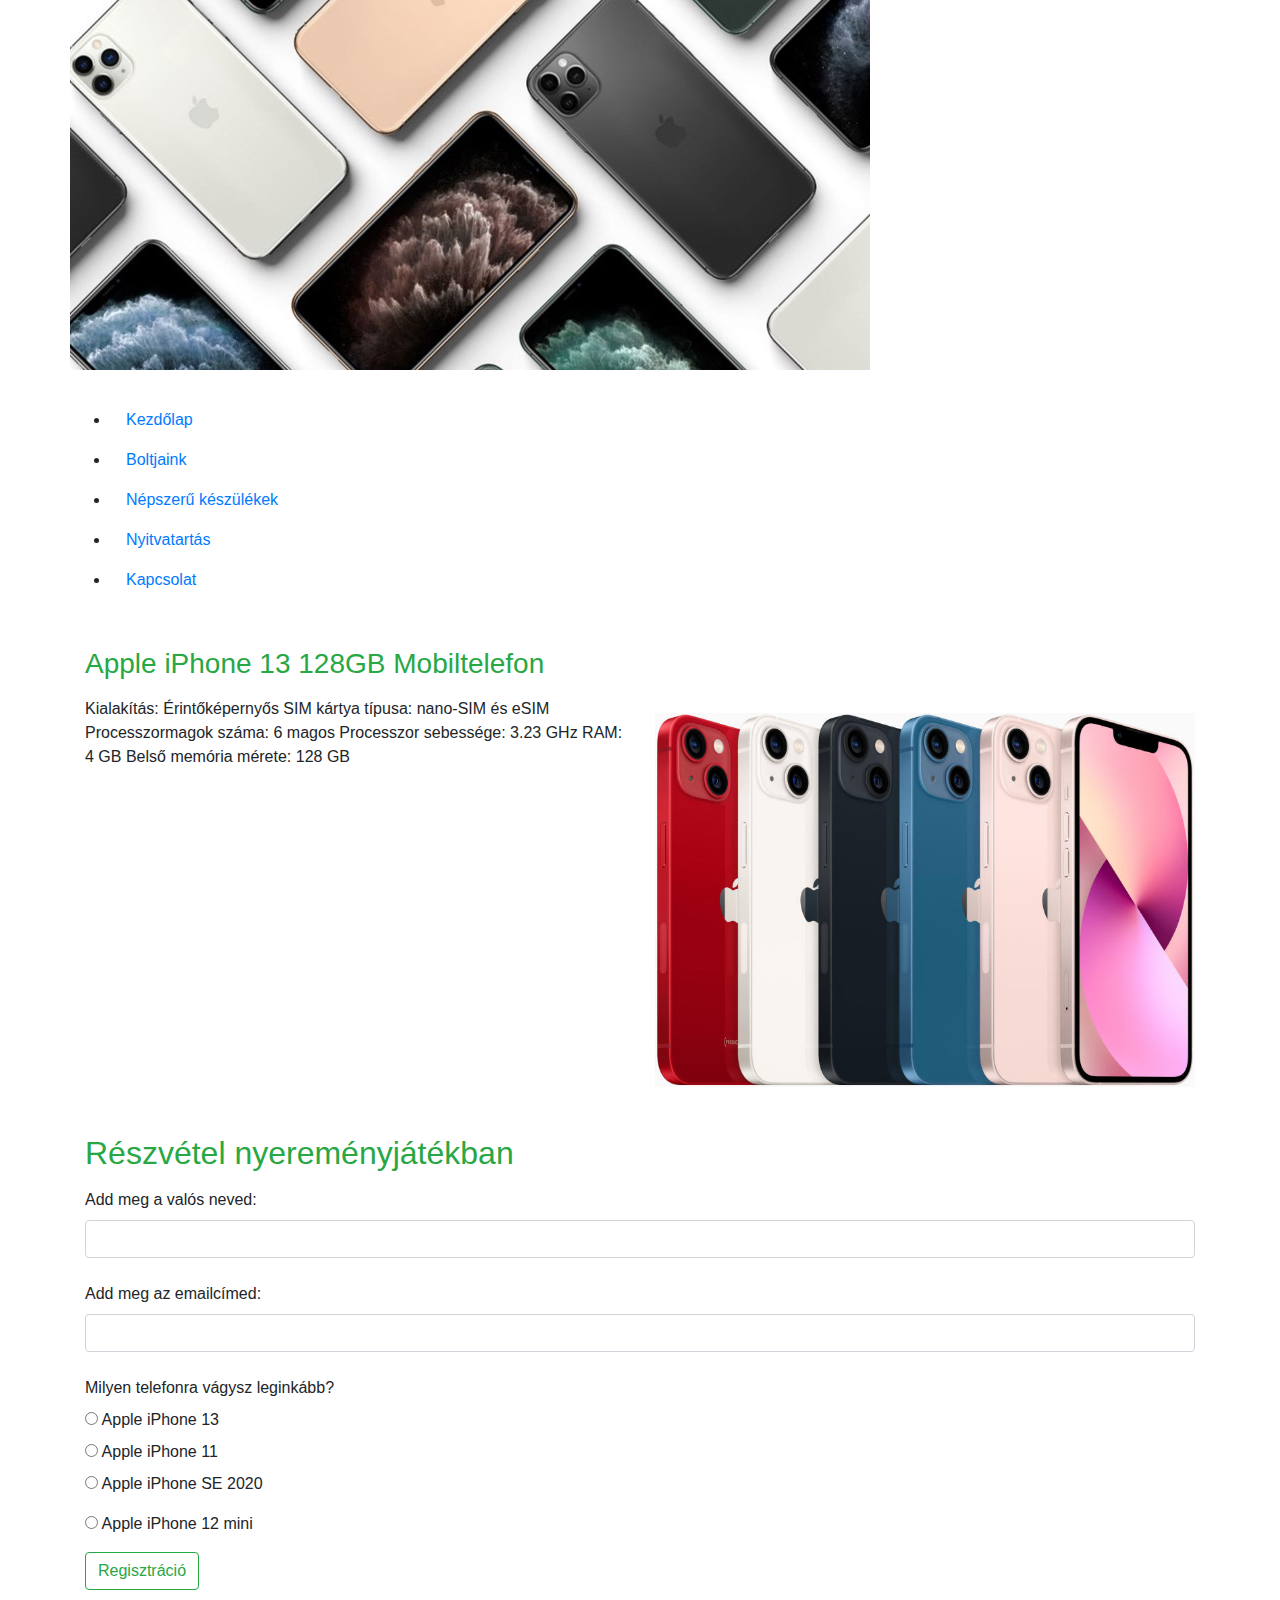
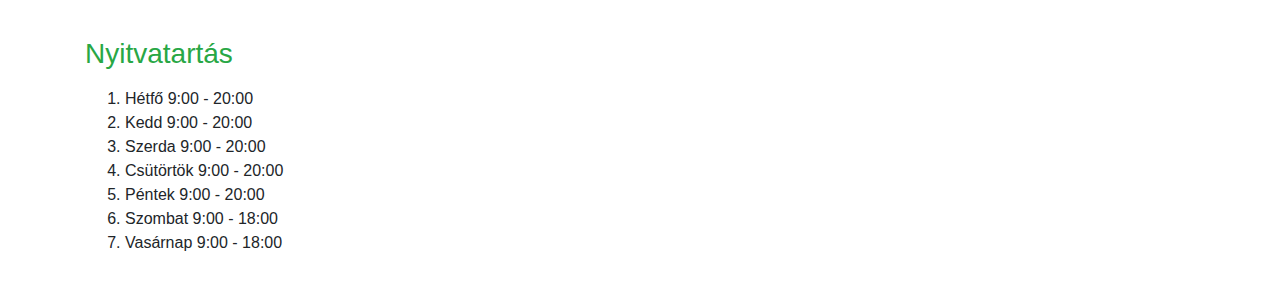
==== iphone_13.html @ a99d9c47 "Fejléckép elhelyezése" ====
<!DOCTYPE html>
<html lang="hu">
<head>
	<meta charset="UTF-8">
	<meta http-equiv="X-UA-Compatible" content="IE=edge">
	<meta name="viewport" content="width=device-width, initial-scale=1.0">
	<title>i4ever | iPhone13</title>
	<link rel="stylesheet" href="css/bootstrap.min.css">
	<link rel="stylesheet" href="css/sajat.css">
	<script src="js/jquery.min.js"></script>
	<script src="js/popper.min.js"></script>
	<script src="js/bootstrap.min.js"></script>
</head>
<body>

<header>
	<div class="container" id="kezdolap">
		<div class="row"> 
			<img src="kepek/fejleckep.jpg" alt="Fejléc" class="img-fluid">
		</div>
	</div>
	<div class="container">
		<div class="row">
			<div class="col-sm-12">
				<!-- Fejléc szöveg helye -->
			</div>
		</div>
	</div>
</header>

<nav>
	<div class="container">
		<div class="row">
			<ul>
				<li class="nav-item">
					<a class="nav-link" href="index.html">Kezdőlap</a>
				</li>
				<li class="nav-item">
					<a class="nav-link" href="index.html">Boltjaink</a>
				</li>			
				<li class="nav-item">
					<a class="nav-link" href="index.html">Népszerű készülékek</a>
				</li>
				<li class="nav-item">
					<a class="nav-link" href="index.html">Nyitvatartás</a>
				</li>			
				<li class="nav-item">
					<a class="nav-link" href="index.html">Kapcsolat</a>
				</li>
			</ul>
		</div>
	</div>
</nav>

<section>
	<div class="container">
		<div class="row">
			<div class="col-sm-12">
				<h3 class="text-success my-3">Apple iPhone 13 128GB Mobiltelefon</h3>
			</div>			
			<div class="col-sm-6">
				Kialakítás:
				Érintőképernyős
				SIM kártya típusa:
				nano-SIM és eSIM
				Processzormagok száma:
				6 magos
				Processzor sebessége:
				3.23 GHz
				RAM:
				4 GB
				Belső memória mérete:
				128 GB
			</div>	
			<div class="col-sm-6">
				<img src="./kepek/legujabb_apple-iphone-13-128gb.jpg" class="img-fluid my-3" style="width: 100%">
			</div>			
		</div>
	</div>
</section>

<section>
	<div class="container">
		<div class="row">
			<div class="col-sm-12">
				<h2 class="text-success my-3">Részvétel nyereményjátékban</h2>
				<label for="emailcim">Add meg a valós neved:</label><br />
				<input class="form-control" type="email" id="emailcim" name="emailcim"><br />
				<label for="neved">Add meg az emailcímed:</label><br />
				<input class="form-control" type="email" id="neved" name="neved"><br />
				<label for="tipus">Milyen telefonra vágysz leginkább?</label><br />
				<label>
					<input class="'form-check-label" type="radio" name="hirlevel" value="apple_iphone_13">
					Apple iPhone 13
				</label><br />
				<label>
					<input class="'form-check-label" type="radio" name="hirlevel" value="apple_iphone_11">
					Apple iPhone 11
				</label><br />
				<label class="mb-3">
					<input class="'form-check-label" type="radio" name="hirlevel" value="apple_iphone_se_2020">
					Apple iPhone SE 2020
				</label><br />
				<label class="mb-3">
					<input class="'form-check-label" type="radio" name="hirlevel" value="apple_iphone_12_mini">
					Apple iPhone 12 mini
				</label><br />				
				<input class="btn btn-outline-success mb-3" type="submit" class="mb-3" value="Regisztráció">
			</div>	
		</div>
	</div>
</section>

<section>
	<div class="container">
		<div class="row">			
			<div class="col-sm-12">
				<h3 class="text-success my-3">Nyitvatartás</h3>
				<ol>
					<li>Hétfő 9:00 - 20:00</li>
					<li>Kedd 9:00 - 20:00</li>
					<li>Szerda 9:00 - 20:00</li>
					<li>Csütörtök 9:00 - 20:00</li>
					<li>Péntek 9:00 - 20:00</li>
					<li>Szombat 9:00 - 18:00</li>
					<li>Vasárnap 9:00 - 18:00</li>
				</ol>					
			</div>		
		</div>
	</div>
</section>

<footer>
	<div class="container">
		<div class="row">
			<div class="col-sm-12">
				<!-- Az oldal készítője és dátum helye -->
			</div>
		</div>
	</div>
</footer>

</body>
</html>
---- css/sajat.css ----
html {
    overflow: -moz-scrollbars-vertical; 
    overflow-y: scroll;
}

.row, .jumbotron{
	background-color: rgba(255,255,255,0.6);			
	margin-bottom: 15px;
	border-radius: 0px;
}

/* Innen kezd a stíluslap beállításait! */
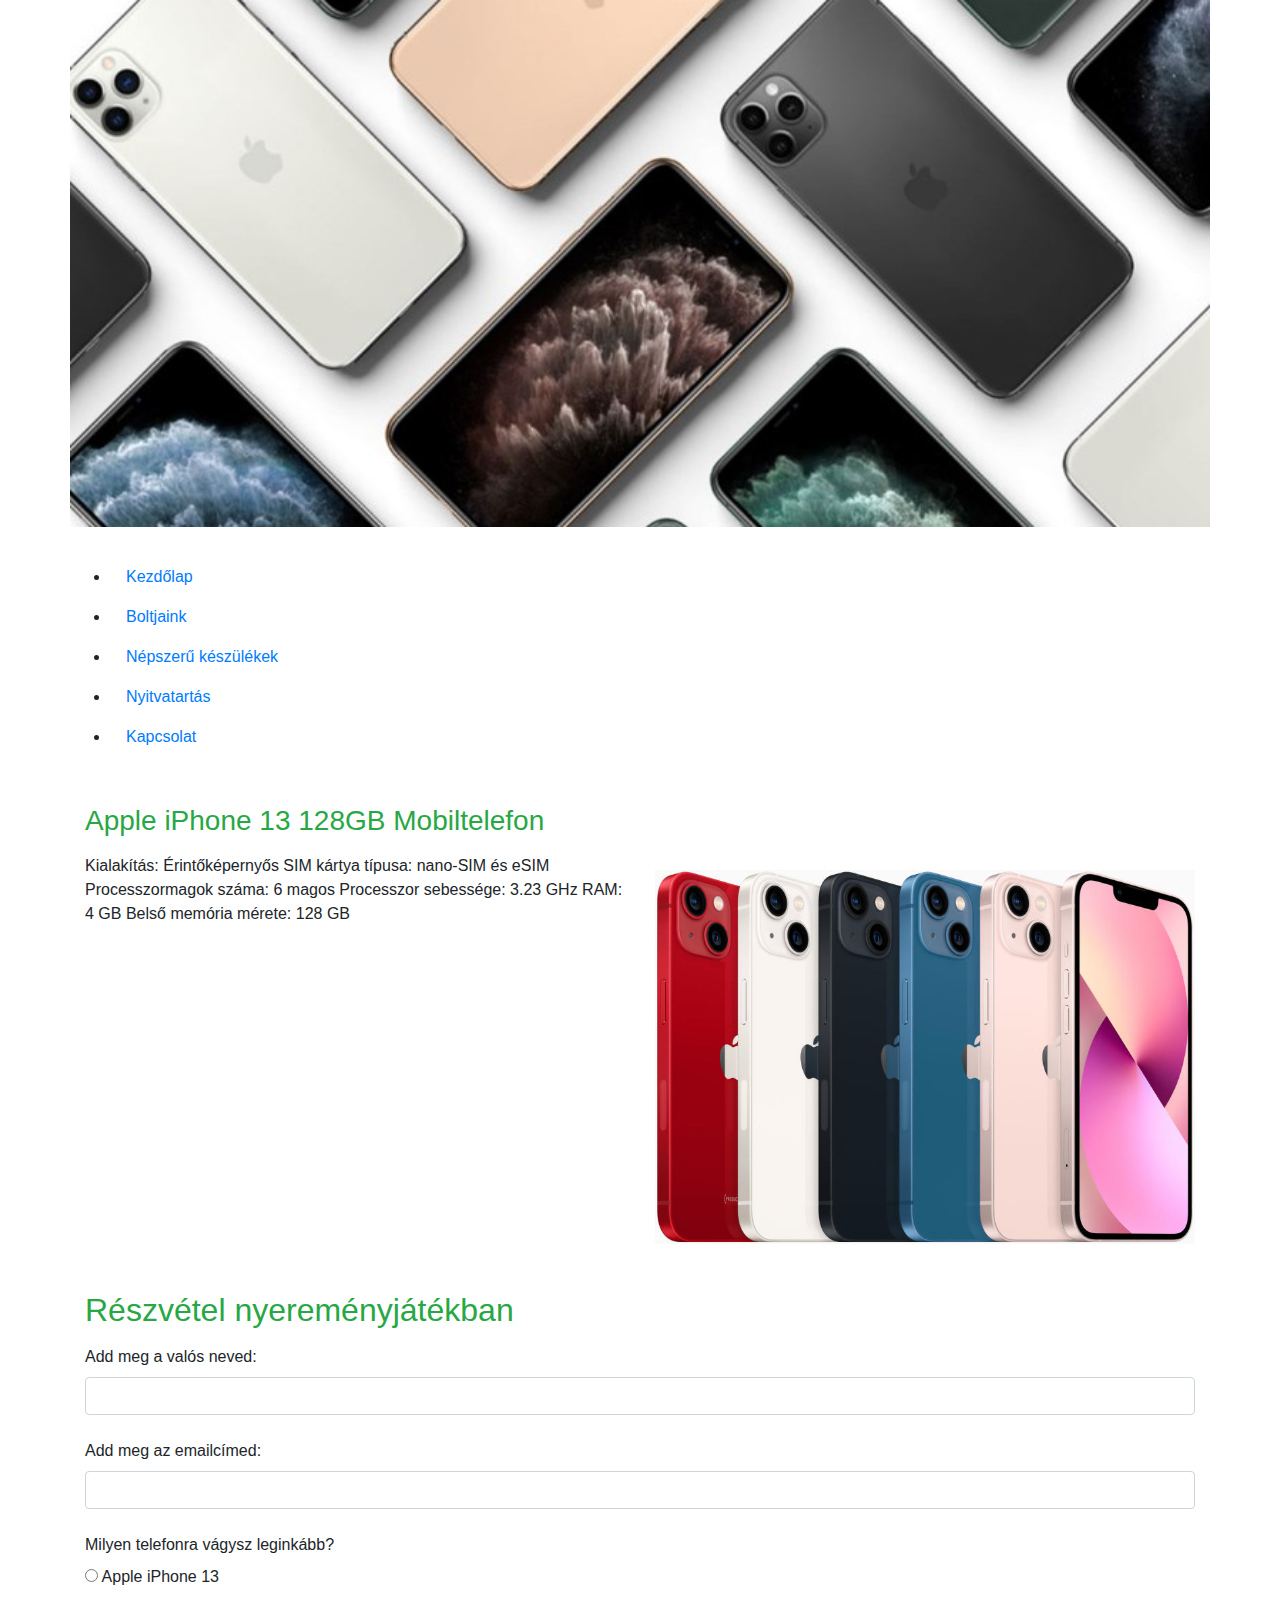
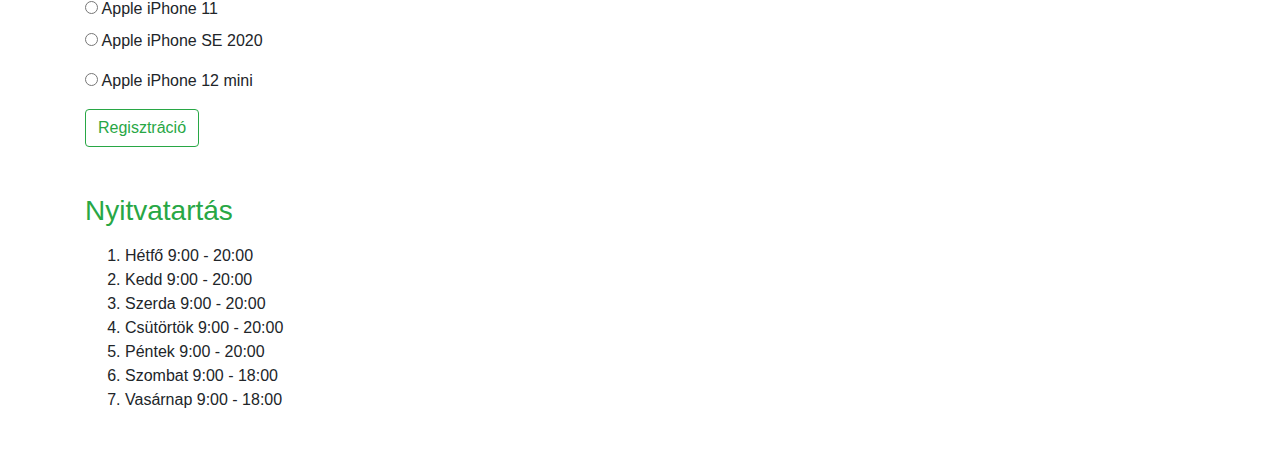
==== commit 32adbdcc: "Fejléckép szélesség beállítása" ====
--- a/iphone_13.html
+++ b/iphone_13.html
@@ -16,7 +16,7 @@
 <header>
 	<div class="container" id="kezdolap">
 		<div class="row"> 
-			<img src="kepek/fejleckep.jpg" alt="Fejléc" class="img-fluid">
+			<img src="kepek/fejleckep.jpg" alt="Fejléc" class="img-fluid" style="width: 100%;">
 		</div>
 	</div>
 	<div class="container">
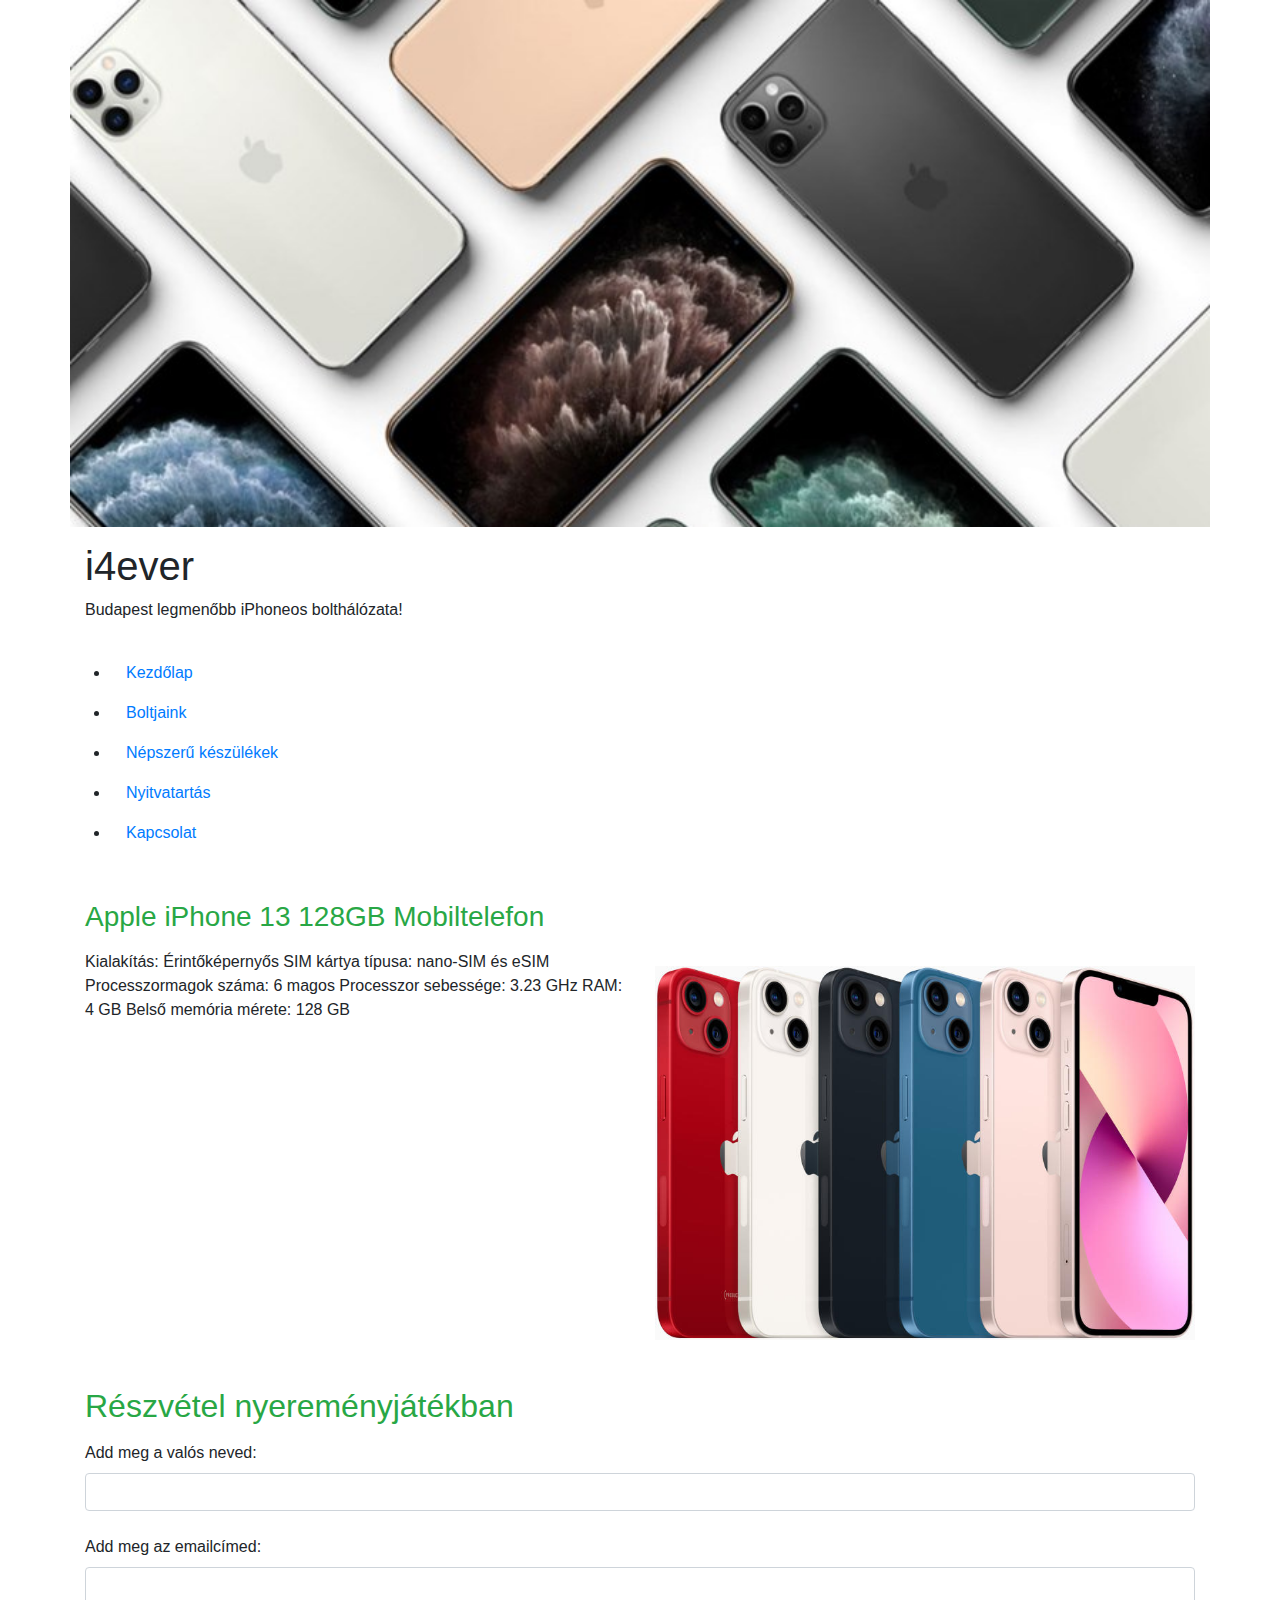
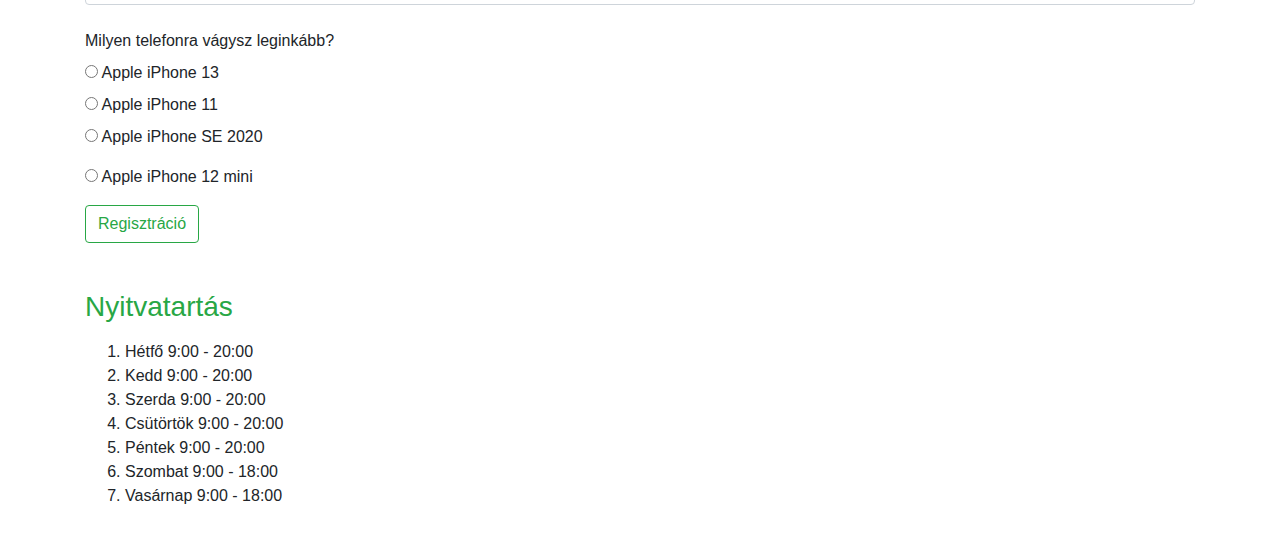
==== commit 9b605ac7: "Fejléc szövegének beállítása" ====
--- a/iphone_13.html
+++ b/iphone_13.html
@@ -22,7 +22,8 @@
 	<div class="container">
 		<div class="row">
 			<div class="col-sm-12">
-				<!-- Fejléc szöveg helye -->
+				<h1>i4ever</h1>
+				<p>Budapest legmenőbb iPhoneos bolthálózata!</p>
 			</div>
 		</div>
 	</div>
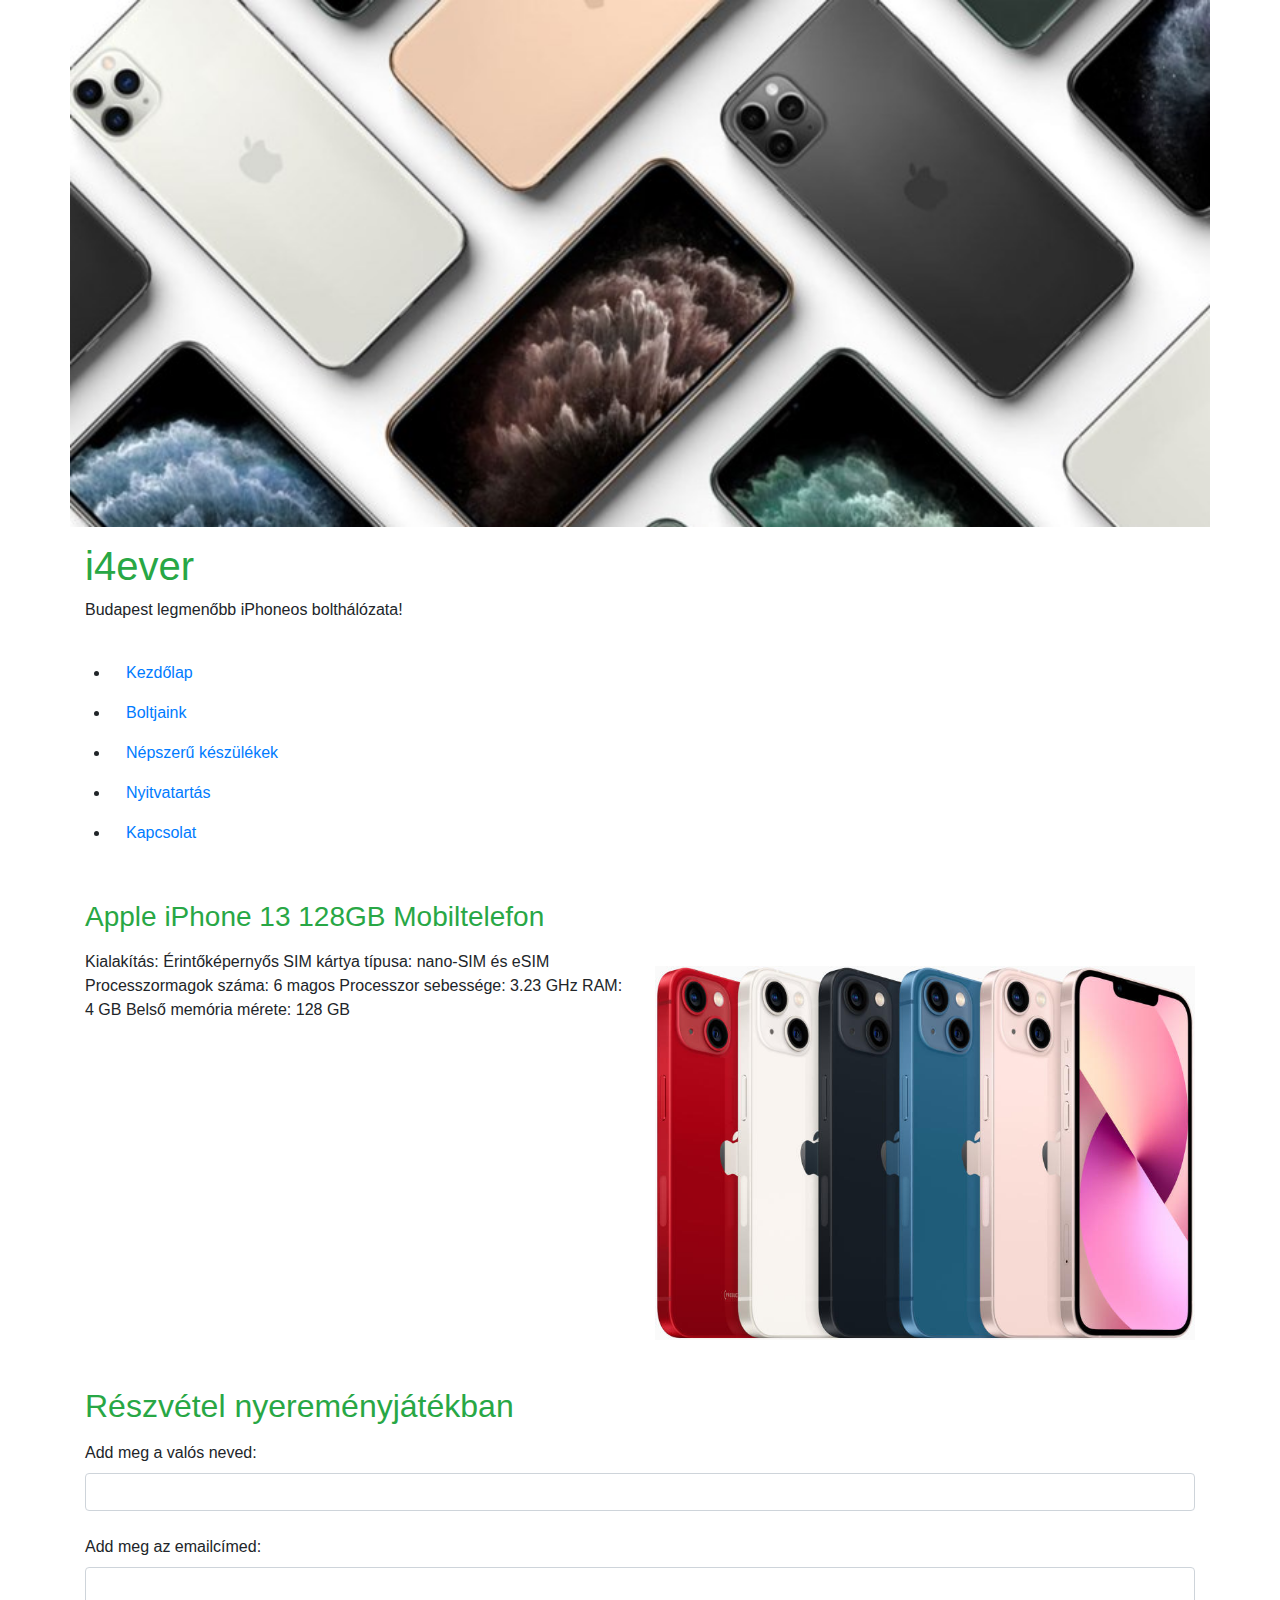
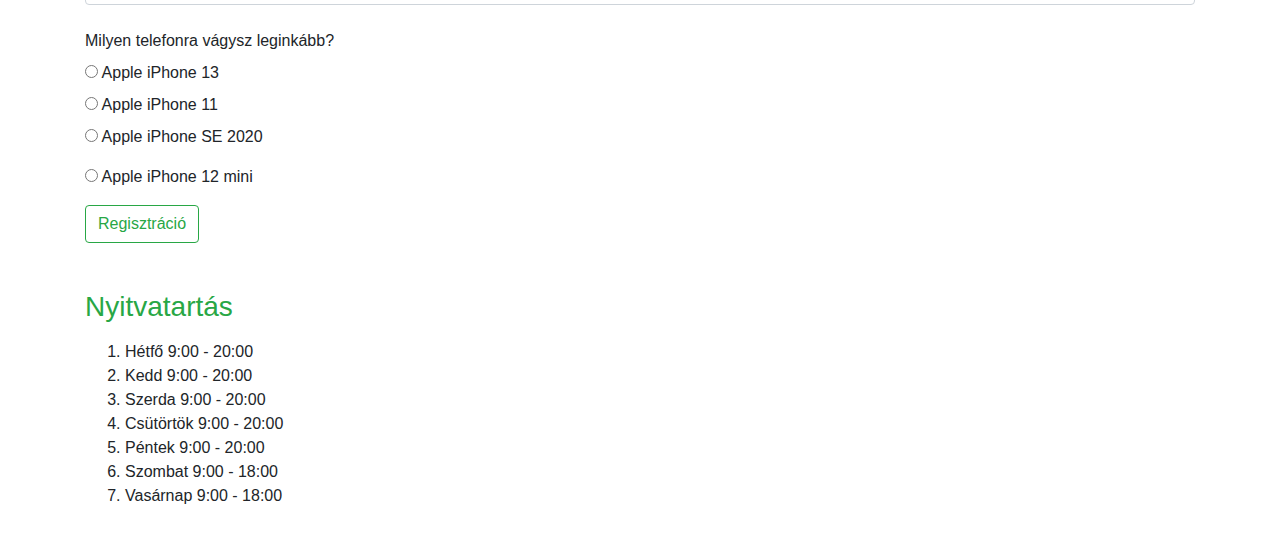
==== commit c9a4d2ad: "fejléc címsor színe" ====
--- a/iphone_13.html
+++ b/iphone_13.html
@@ -22,7 +22,7 @@
 	<div class="container">
 		<div class="row">
 			<div class="col-sm-12">
-				<h1>i4ever</h1>
+				<h1 class="text-success">i4ever</h1>
 				<p>Budapest legmenőbb iPhoneos bolthálózata!</p>
 			</div>
 		</div>
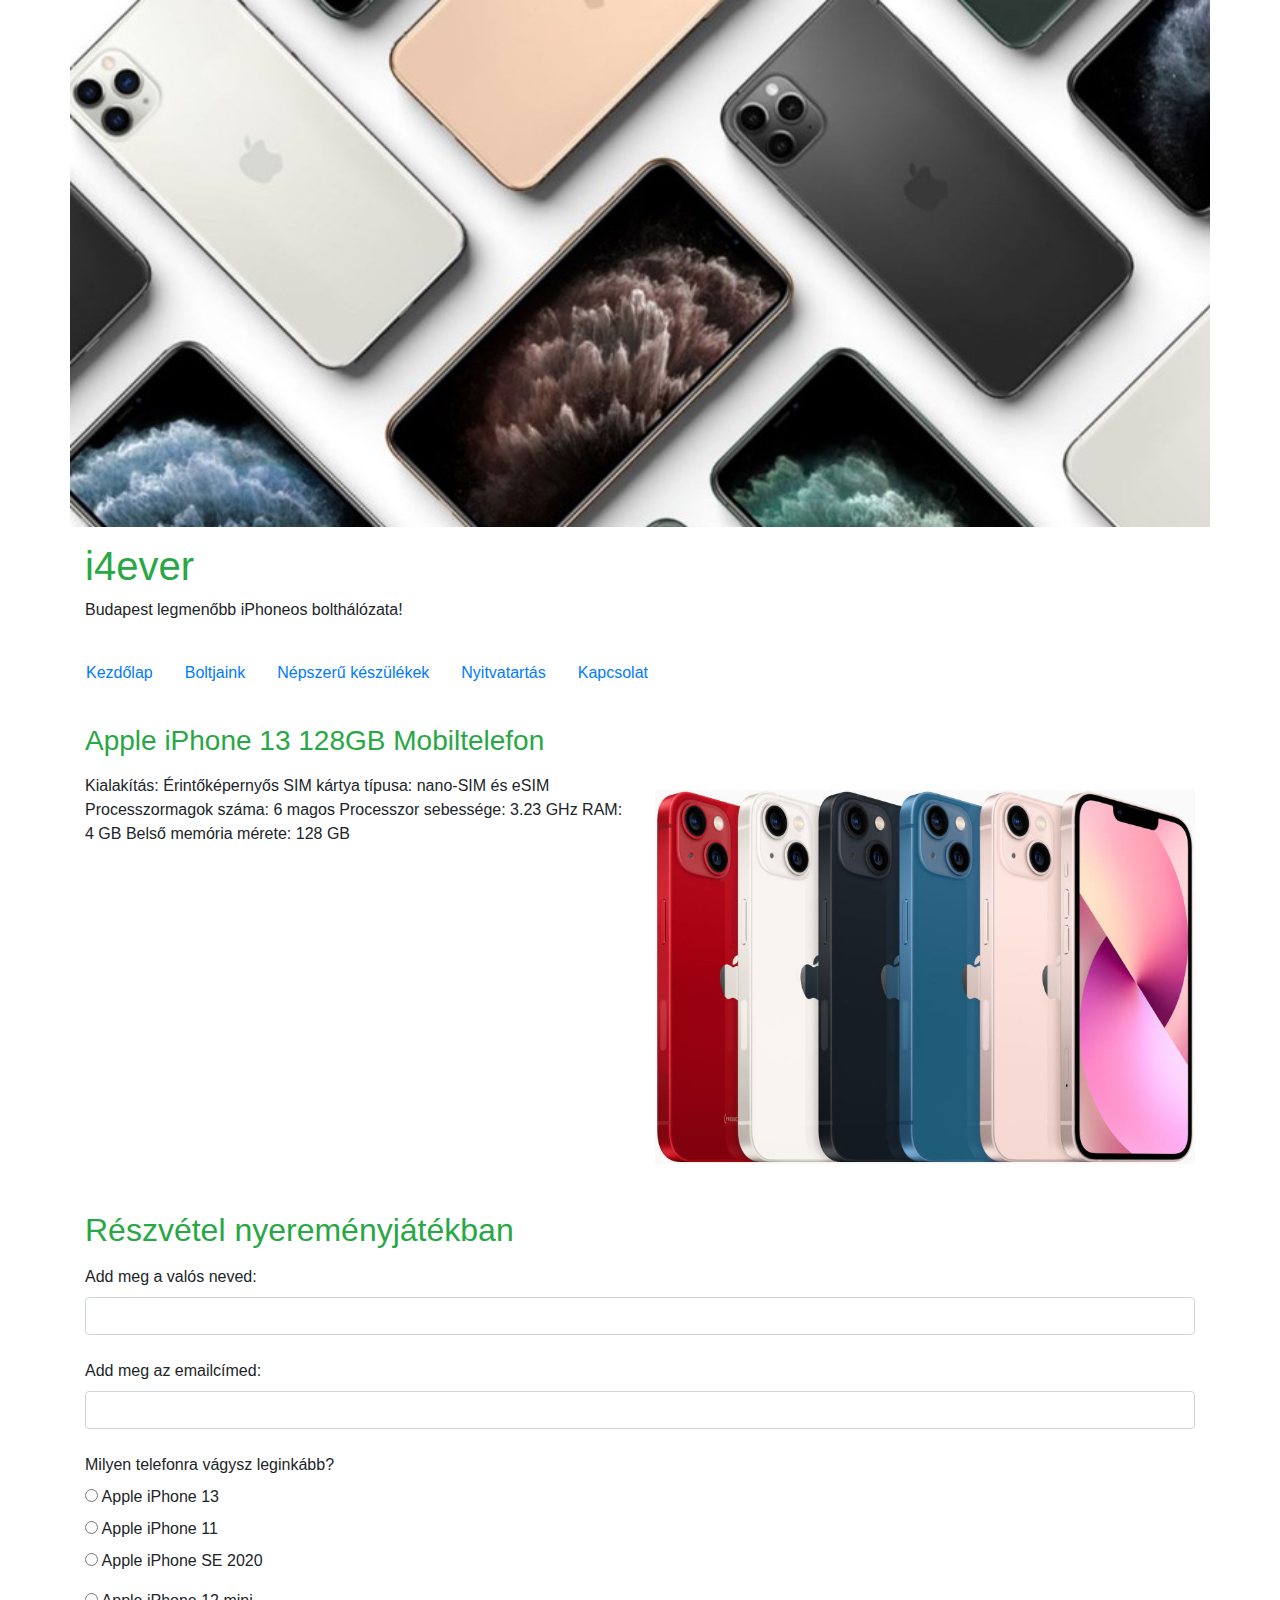
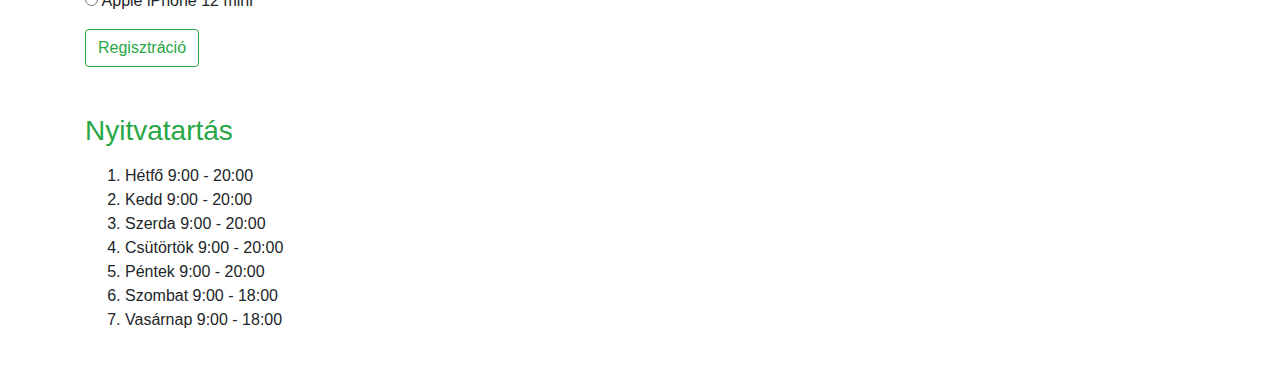
==== commit abd8ac76: "Menü stílusosztály hozzáadása" ====
--- a/iphone_13.html
+++ b/iphone_13.html
@@ -32,7 +32,7 @@
 <nav>
 	<div class="container">
 		<div class="row">
-			<ul>
+			<ul class="nav">
 				<li class="nav-item">
 					<a class="nav-link" href="index.html">Kezdőlap</a>
 				</li>
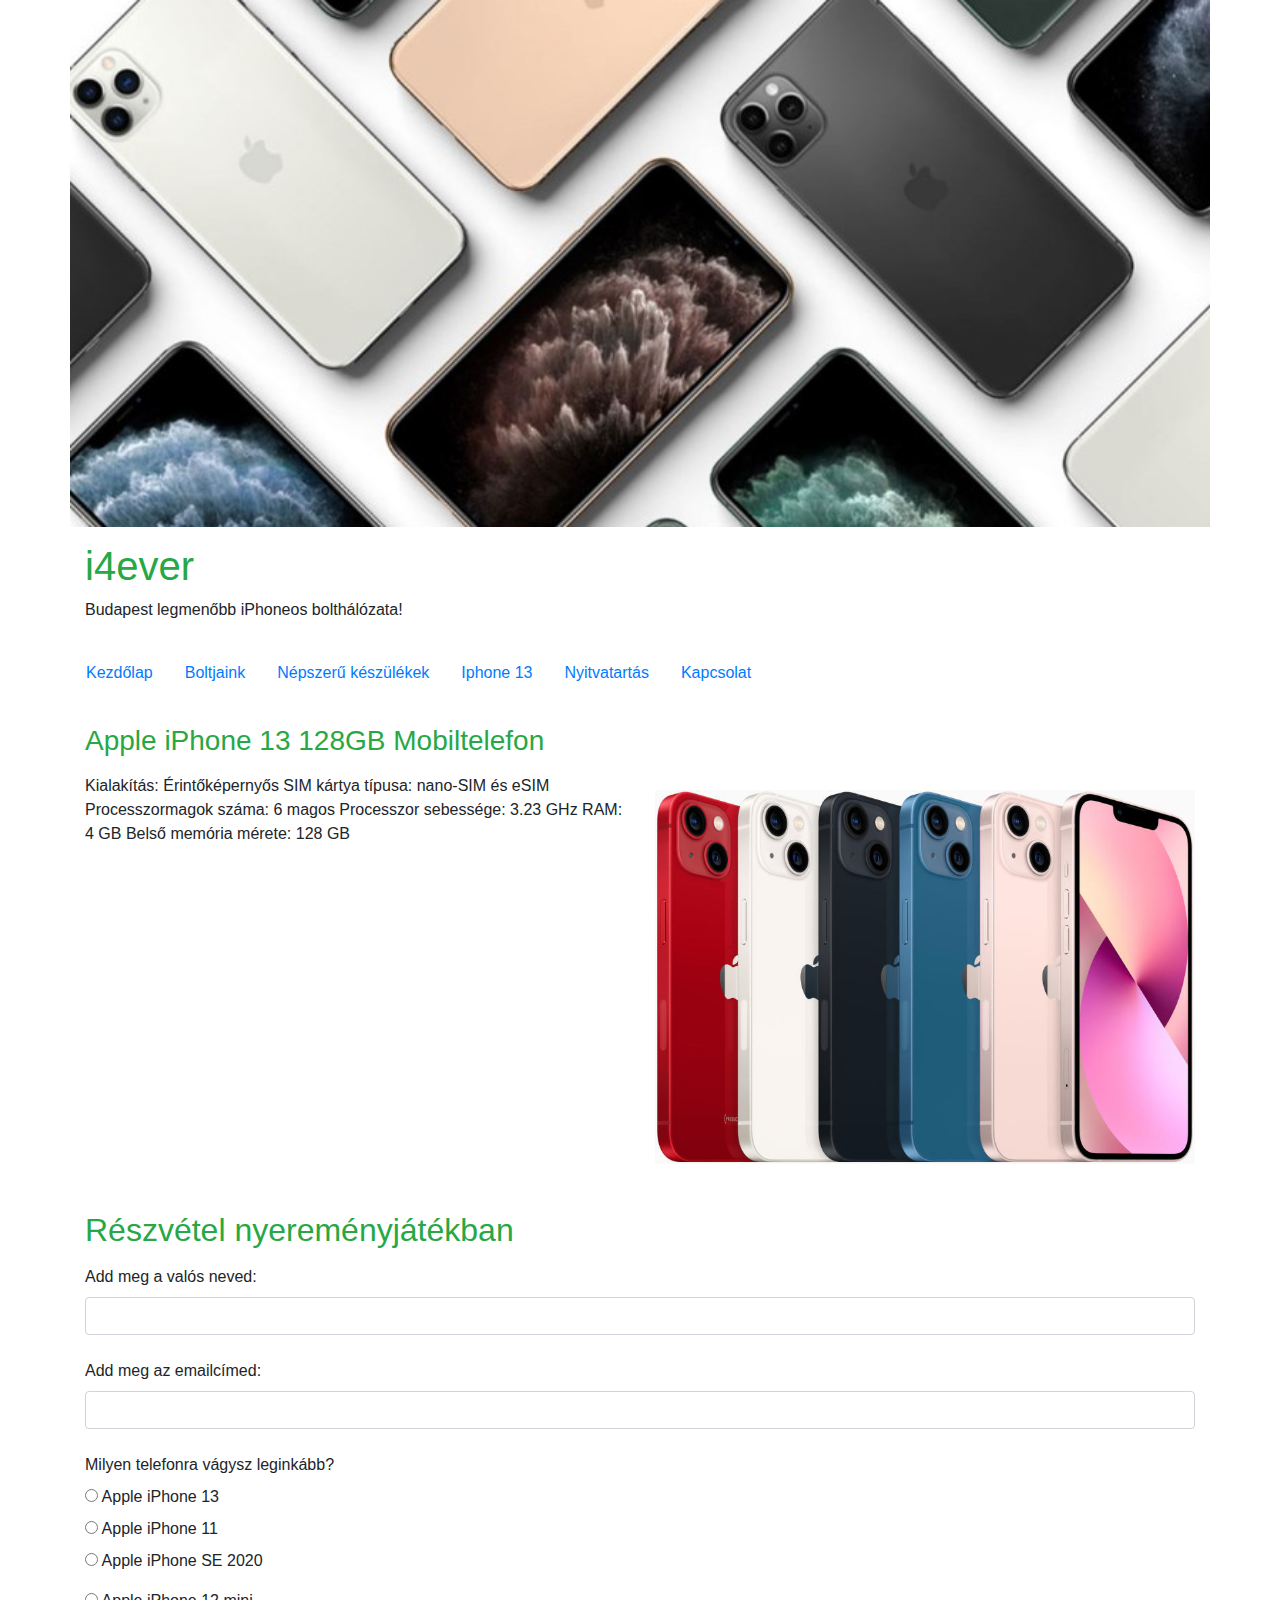
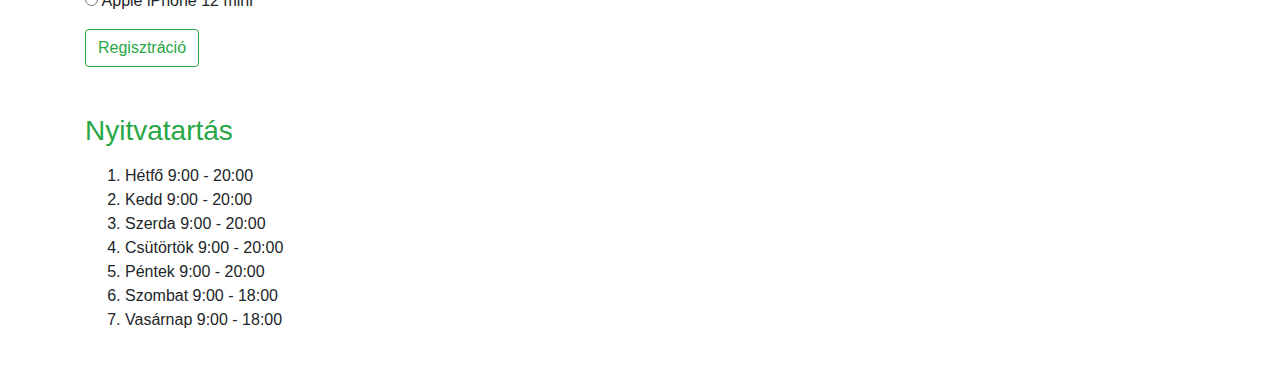
==== commit 41375b8a: "iphone 13 link" ====
--- a/iphone_13.html
+++ b/iphone_13.html
@@ -42,6 +42,9 @@
 				<li class="nav-item">
 					<a class="nav-link" href="index.html">Népszerű készülékek</a>
 				</li>
+				<li class="nav-item">
+					<a class="nav-link" href="iphone_13.html" target="_blank">Iphone 13</a>
+				</li>			
 				<li class="nav-item">
 					<a class="nav-link" href="index.html">Nyitvatartás</a>
 				</li>			
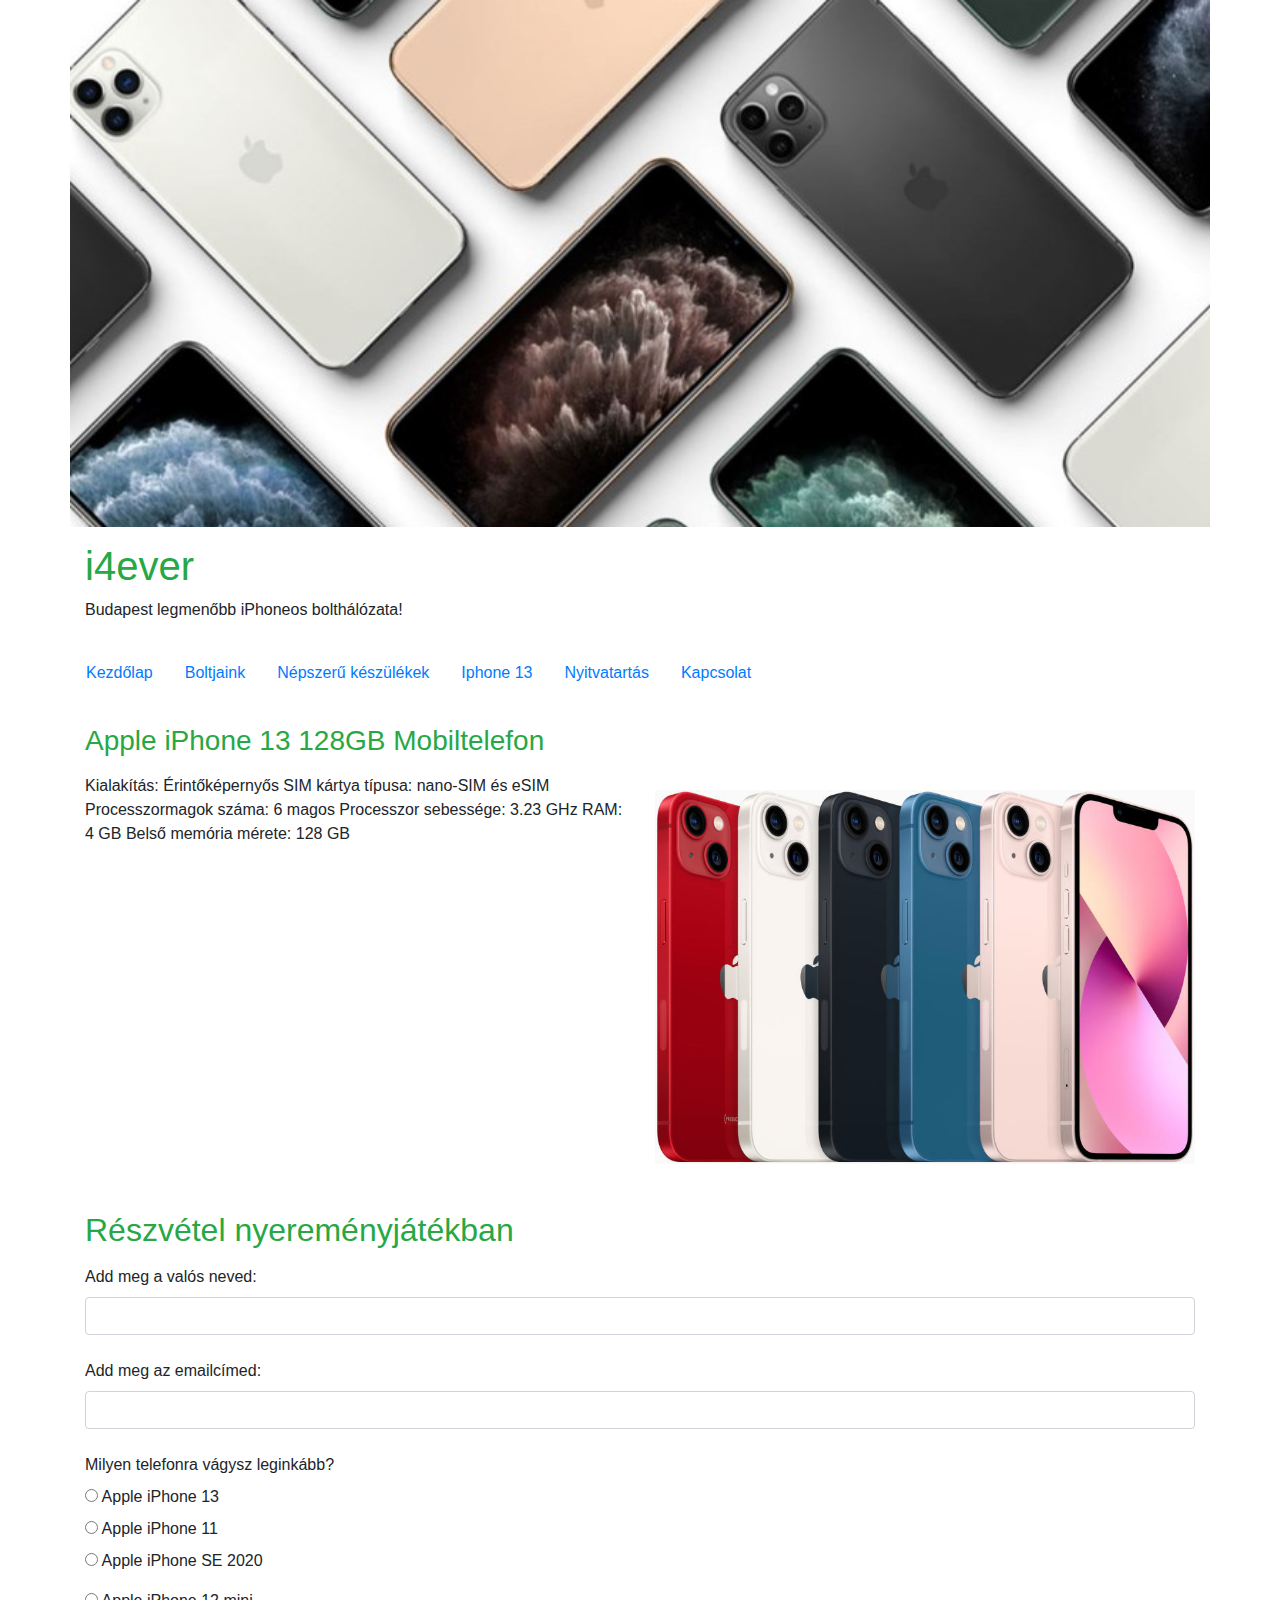
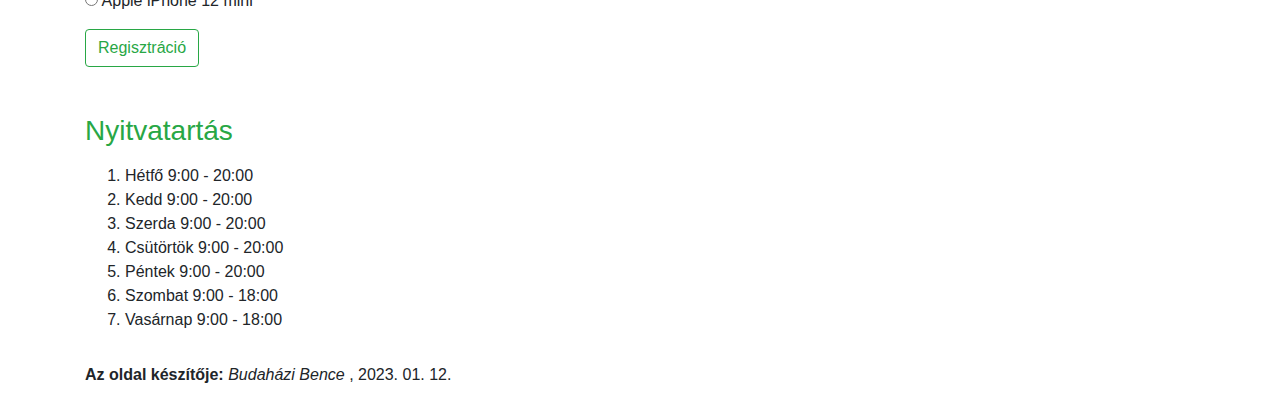
==== commit 6a8e98b1: "Oldal készítőjének adatai" ====
--- a/iphone_13.html
+++ b/iphone_13.html
@@ -34,22 +34,22 @@
 		<div class="row">
 			<ul class="nav">
 				<li class="nav-item">
-					<a class="nav-link" href="index.html">Kezdőlap</a>
+					<a class="nav-link" href="index.html#kezdolap">Kezdőlap</a>
 				</li>
 				<li class="nav-item">
-					<a class="nav-link" href="index.html">Boltjaink</a>
+					<a class="nav-link" href="index.html#boltjaink">Boltjaink</a>
 				</li>			
 				<li class="nav-item">
-					<a class="nav-link" href="index.html">Népszerű készülékek</a>
+					<a class="nav-link" href="index.html#nepszeru_keszulekek">Népszerű készülékek</a>
 				</li>
 				<li class="nav-item">
 					<a class="nav-link" href="iphone_13.html" target="_blank">Iphone 13</a>
+				</li>	
+				<li class="nav-item">
+					<a class="nav-link" href="index.html#nyitvatartas">Nyitvatartás</a>
 				</li>			
 				<li class="nav-item">
-					<a class="nav-link" href="index.html">Nyitvatartás</a>
-				</li>			
-				<li class="nav-item">
-					<a class="nav-link" href="index.html">Kapcsolat</a>
+					<a class="nav-link" href="index.html#kapcsolat">Kapcsolat</a>
 				</li>
 			</ul>
 		</div>
@@ -138,7 +138,7 @@
 	<div class="container">
 		<div class="row">
 			<div class="col-sm-12">
-				<!-- Az oldal készítője és dátum helye -->
+				<strong>Az oldal készítője:</strong> <em>Budaházi Bence</em> , 2023. 01. 12.
 			</div>
 		</div>
 	</div>
